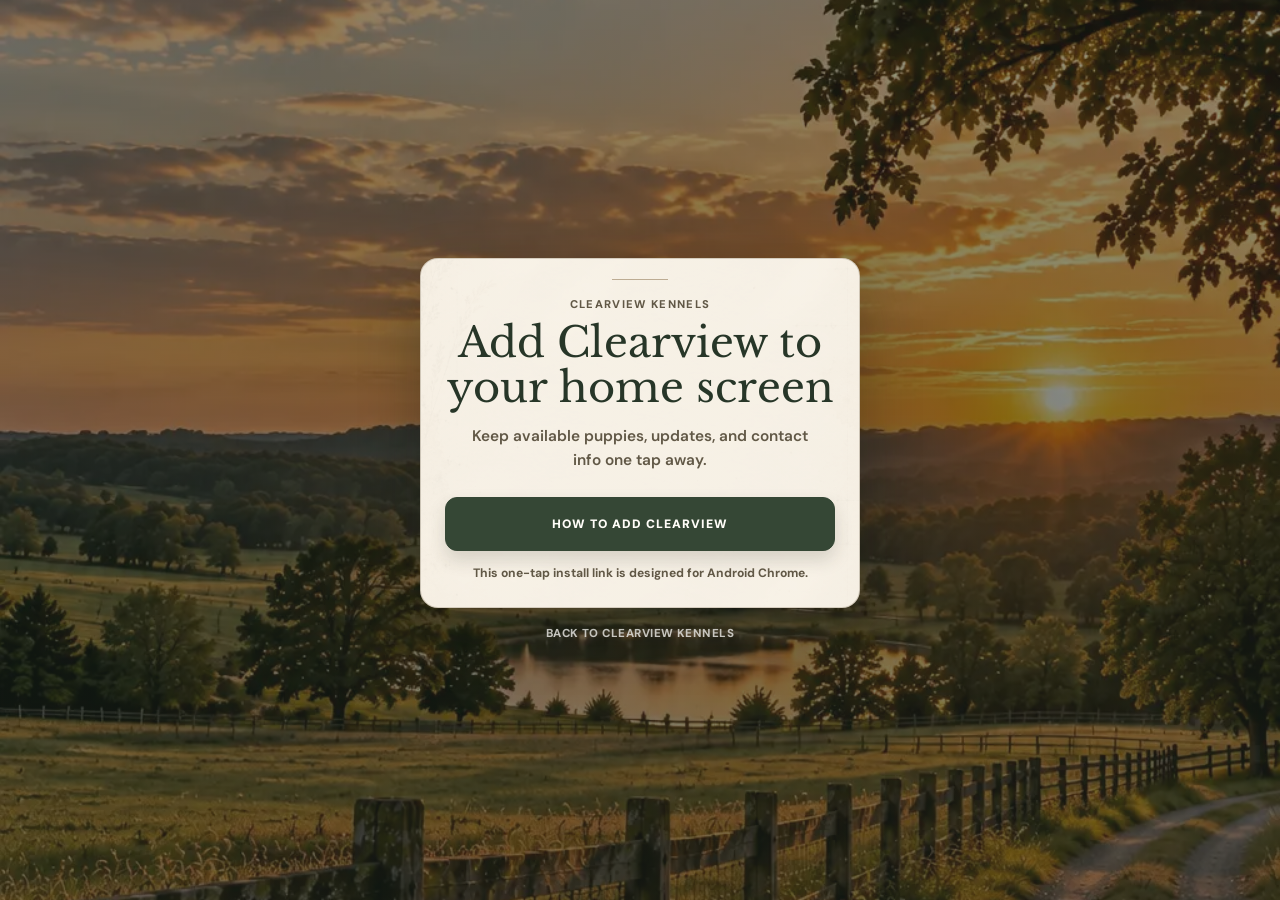
==== install/index.html @ 3ec4a97f "Add dedicated Clearview app install page" ====
<!doctype html>
<html lang="en">
<head>
  <meta charset="utf-8" />
  <meta
    name="viewport"
    content="width=device-width, initial-scale=1, viewport-fit=cover"
  />
  <title>Install Clearview Kennels</title>
  <meta
    name="description"
    content="Install Clearview Kennels on your Android home screen."
  />
  <meta
    name="robots"
    content="noindex,follow"
  />
  <meta
    name="theme-color"
    content="#354735"
  />

  <link
    rel="manifest"
    href="/manifest.webmanifest?v=20261002-1"
  />

  <link
    rel="icon"
    type="image/webp"
    href="/ck-icons/apple-touch-icon.webp"
  />

  <link
    rel="apple-touch-icon"
    href="/ck-icons/apple-touch-icon.webp"
  />

  <link
    rel="preconnect"
    href="https://fonts.googleapis.com"
  />

  <link
    rel="preconnect"
    href="https://fonts.gstatic.com"
    crossorigin
  />

  <link
    href="https://fonts.googleapis.com/css2?family=DM+Sans:wght@400;500;600;700;800&family=Libre+Baskerville:wght@400;700&display=swap"
    rel="stylesheet"
  />

  <style>
    :root {
      --forest: #354735;
      --forest-deep: #273628;
      --cream: #f4efe5;
      --ink: #29291f;
      --ink-soft: #615846;
      --white: #fffdf8;
      --serif: "Libre Baskerville", Georgia, serif;
      --sans: "DM Sans", system-ui, sans-serif;
    }

    * {
      box-sizing: border-box;
    }

    html,
    body {
      min-height: 100%;
      margin: 0;
    }

    body {
      display: grid;
      min-height: 100dvh;
      padding:
        max(24px, env(safe-area-inset-top))
        20px
        max(24px, env(safe-area-inset-bottom));
      place-items: center;
      color: var(--ink);
      background:
        linear-gradient(
          rgba(28, 39, 29, .48),
          rgba(28, 39, 29, .58)
        ),
        url("/ck-assets/ck-mobile-bg.webp")
          center / cover fixed no-repeat;
      font-family: var(--sans);
    }

    .install-shell {
      width: min(100%, 440px);
    }

    .install-card {
      position: relative;
      overflow: hidden;
      padding: 30px 24px 24px;
      border: 1px solid rgba(92,72,46,.22);
      border-radius: 18px;
      background:
        linear-gradient(
          rgba(247,242,232,.94),
          rgba(247,242,232,.94)
        ),
        url("/ck-assets/ck-paper-mobile.webp")
          center / cover no-repeat;
      box-shadow:
        0 24px 60px rgba(10,15,10,.3);
      text-align: center;
    }

    .install-card::before {
      content: "";
      position: absolute;
      top: 20px;
      left: 50%;
      width: 56px;
      height: 1px;
      background: rgba(126,96,58,.48);
      transform: translateX(-50%);
    }

    .eyebrow {
      margin: 8px 0 10px;
      color: var(--ink-soft);
      font-size: .7rem;
      font-weight: 800;
      letter-spacing: .12em;
      text-transform: uppercase;
    }

    h1 {
      margin: 0 0 14px;
      color: var(--forest-deep);
      font-family: var(--serif);
      font-size: clamp(1.9rem, 8vw, 2.6rem);
      font-weight: 400;
      line-height: 1.08;
    }

    .install-copy {
      max-width: 32ch;
      margin: 0 auto 24px;
      color: var(--ink-soft);
      font-size: .96rem;
      font-weight: 600;
      line-height: 1.55;
    }

    .install-button {
      width: 100%;
      min-height: 54px;
      padding: 14px 20px;
      color: var(--white);
      border: 1px solid var(--forest);
      border-radius: 12px;
      background: var(--forest);
      box-shadow: 0 9px 18px rgba(41,41,31,.16);
      font: inherit;
      font-size: .76rem;
      font-weight: 900;
      letter-spacing: .08em;
      text-transform: uppercase;
      cursor: pointer;
      transition:
        background .2s ease,
        transform .2s ease,
        box-shadow .2s ease,
        opacity .2s ease;
    }

    .install-button:hover:not(:disabled) {
      background: var(--forest-deep);
      transform: translateY(-1px);
      box-shadow: 0 11px 22px rgba(41,41,31,.2);
    }

    .install-button:disabled {
      cursor: default;
      opacity: .55;
    }

    .status {
      min-height: 1.4em;
      margin: 14px 0 0;
      color: var(--ink-soft);
      font-size: .76rem;
      font-weight: 700;
      line-height: 1.45;
    }

    .home-link {
      display: inline-block;
      margin-top: 18px;
      color: rgba(255,253,248,.88);
      font-size: .72rem;
      font-weight: 800;
      letter-spacing: .04em;
      text-decoration: none;
      text-transform: uppercase;
    }

    .home-link:hover {
      color: #fff;
    }

    @media (prefers-reduced-motion: reduce) {
      .install-button {
        transition: none;
      }

      .install-button:hover:not(:disabled) {
        transform: none;
      }
    }
  </style>
</head>

<body>
  <main class="install-shell">
    <section
      class="install-card"
      aria-labelledby="installTitle"
    >
      <p class="eyebrow">
        Clearview Kennels
      </p>

      <h1 id="installTitle">
        Add Clearview to your home screen
      </h1>

      <p class="install-copy">
        Keep available puppies, updates, and contact info one tap away.
      </p>

      <button
        id="installButton"
        class="install-button"
        type="button"
        disabled
      >
        Preparing install...
      </button>

      <p
        id="installStatus"
        class="status"
        role="status"
        aria-live="polite"
      >
        Open this page in Chrome on Android.
      </p>
    </section>

    <div style="text-align:center">
      <a
        class="home-link"
        href="/"
      >
        Back to Clearview Kennels
      </a>
    </div>
  </main>

  <script>
    (function () {
      const installButton =
        document.getElementById(
          "installButton"
        );

      const installStatus =
        document.getElementById(
          "installStatus"
        );

      const isAndroid =
        /Android/i.test(
          navigator.userAgent || ""
        );

      const isStandalone =
        window.matchMedia(
          "(display-mode: standalone)"
        ).matches ||
        window.navigator.standalone === true;

      let deferredPrompt = null;

      if ("serviceWorker" in navigator) {
        window.addEventListener(
          "load",
          () => {
            navigator.serviceWorker
              .register("/service-worker.js")
              .catch(() => {});
          }
        );
      }

      function showReadyState() {
        installButton.disabled = false;
        installButton.textContent =
          "Install Clearview App";
        installStatus.textContent =
          "Tap the button once. Android will handle the rest.";
      }

      function showManualAndroidHelp() {
        installButton.disabled = false;
        installButton.textContent =
          "How to install";
        installStatus.textContent =
          "Chrome has not offered the install yet.";
      }

      if (isStandalone) {
        installButton.hidden = true;
        installStatus.textContent =
          "Clearview is already installed on this device.";
        return;
      }

      if (!isAndroid) {
        installButton.disabled = false;
        installButton.textContent =
          "How to add Clearview";
        installStatus.textContent =
          "This one-tap install link is designed for Android Chrome.";
      }

      window.addEventListener(
        "beforeinstallprompt",
        event => {
          event.preventDefault();
          deferredPrompt = event;
          showReadyState();
        }
      );

      window.addEventListener(
        "appinstalled",
        () => {
          deferredPrompt = null;
          installButton.hidden = true;
          installStatus.textContent =
            "Clearview is installed. Look for the Clearview icon on your home screen.";
        }
      );

      installButton.addEventListener(
        "click",
        async () => {
          if (deferredPrompt) {
            try {
              deferredPrompt.prompt();

              const choice =
                await deferredPrompt.userChoice;

              if (
                choice &&
                choice.outcome === "accepted"
              ) {
                installStatus.textContent =
                  "Installing Clearview...";
              } else {
                installStatus.textContent =
                  "No problem. Tap Install Clearview App whenever you're ready.";
              }
            } catch (error) {
              showManualAndroidHelp();
            } finally {
              deferredPrompt = null;
            }

            return;
          }

          if (isAndroid) {
            installStatus.innerHTML =
              "In Chrome, tap <strong>⋮</strong> in the upper-right, then <strong>Install app</strong> or <strong>Add to Home screen</strong>.";
          } else {
            installStatus.innerHTML =
              "On iPhone, open this page in Safari, tap <strong>Share</strong>, then <strong>Add to Home Screen</strong>.";
          }
        }
      );

      if (isAndroid) {
        window.setTimeout(
          () => {
            if (!deferredPrompt) {
              showManualAndroidHelp();
            }
          },
          3500
        );
      }
    })();
  </script>
</body>
</html>
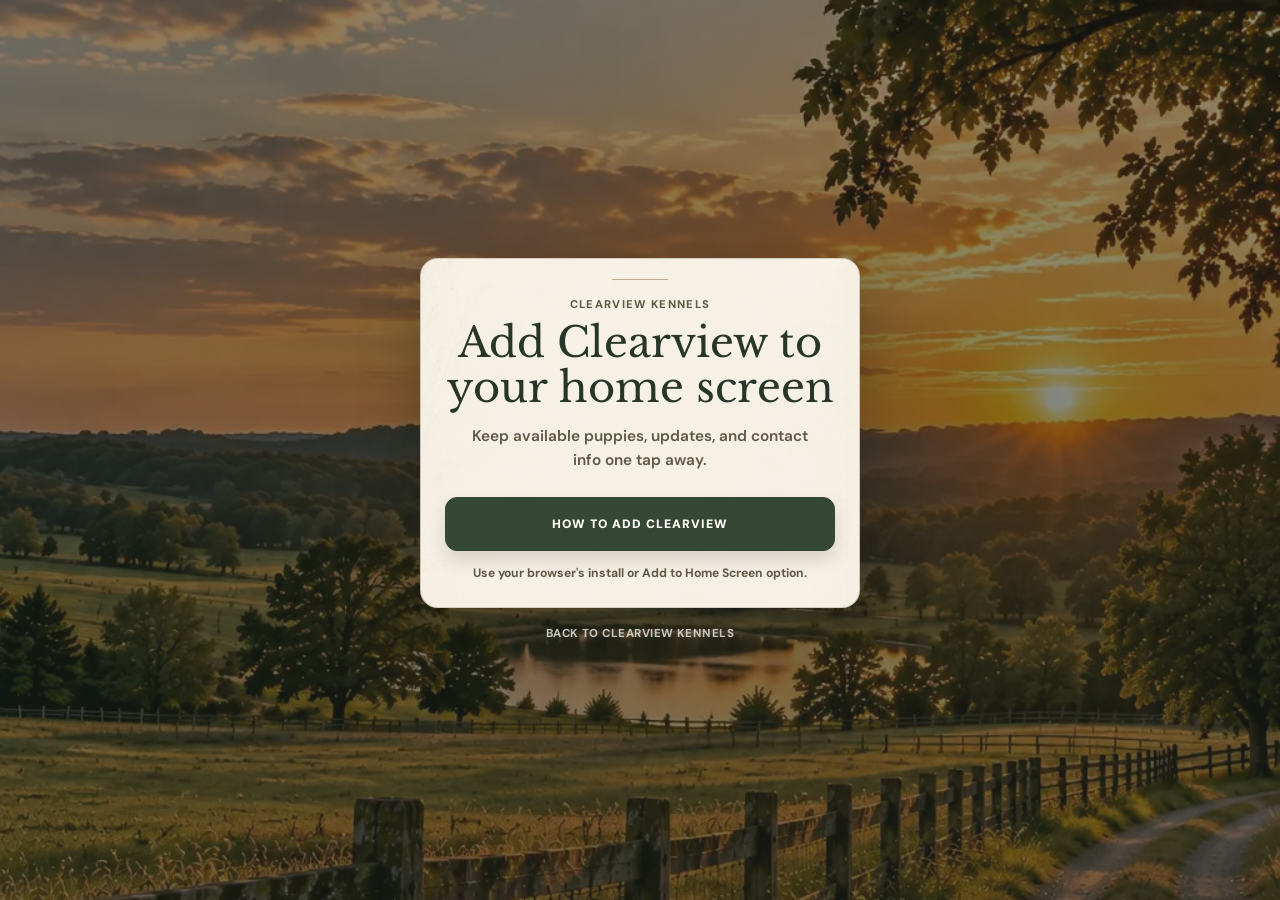
==== commit a4e1f709: "Fix iPhone install instructions on dedicated install page" ====
--- a/install/index.html
+++ b/install/index.html
@@ -210,6 +210,82 @@
       color: #fff;
     }
 
+    .ios-help-overlay {
+      position: fixed;
+      z-index: 20;
+      inset: 0;
+      display: grid;
+      padding:
+        max(24px, env(safe-area-inset-top))
+        20px
+        max(24px, env(safe-area-inset-bottom));
+      place-items: center;
+      background: rgba(18, 25, 19, .72);
+    }
+
+    .ios-help-card {
+      width: min(100%, 420px);
+      padding: 28px 24px 24px;
+      border: 1px solid rgba(92,72,46,.22);
+      border-radius: 18px;
+      background:
+        linear-gradient(
+          rgba(247,242,232,.97),
+          rgba(247,242,232,.97)
+        ),
+        url("/ck-assets/ck-paper-mobile.webp")
+          center / cover no-repeat;
+      box-shadow:
+        0 24px 60px rgba(10,15,10,.32);
+      text-align: left;
+    }
+
+    .ios-help-card h2 {
+      margin: 0 0 12px;
+      color: var(--forest-deep);
+      font-family: var(--serif);
+      font-size: 1.65rem;
+      font-weight: 400;
+      line-height: 1.15;
+    }
+
+    .ios-help-card ol {
+      margin: 0 0 20px;
+      padding-left: 22px;
+      color: var(--ink);
+      font-size: .95rem;
+      font-weight: 700;
+      line-height: 1.55;
+    }
+
+    .ios-help-card li + li {
+      margin-top: 8px;
+    }
+
+    .ios-help-tip {
+      margin: 0 0 20px;
+      color: var(--ink-soft);
+      font-size: .82rem;
+      font-weight: 700;
+      line-height: 1.5;
+    }
+
+    .ios-help-close {
+      width: 100%;
+      min-height: 48px;
+      padding: 12px 18px;
+      color: var(--white);
+      border: 1px solid var(--forest);
+      border-radius: 12px;
+      background: var(--forest);
+      font: inherit;
+      font-size: .72rem;
+      font-weight: 900;
+      letter-spacing: .08em;
+      text-transform: uppercase;
+      cursor: pointer;
+    }
+
     @media (prefers-reduced-motion: reduce) {
       .install-button {
         transition: none;
@@ -328,12 +404,30 @@
         return;
       }
 
-      if (!isAndroid) {
+      const isIOS =
+        /iPad|iPhone|iPod/i.test(
+          navigator.userAgent || ""
+        );
+
+      const isFirefoxIOS =
+        /FxiOS/i.test(
+          navigator.userAgent || ""
+        );
+
+      if (isIOS) {
+        installButton.disabled = false;
+        installButton.textContent =
+          "Show me how";
+        installStatus.textContent =
+          isFirefoxIOS
+            ? "Firefox can add Clearview from the Share menu."
+            : "Use your browser's Share menu to add Clearview.";
+      } else if (!isAndroid) {
         installButton.disabled = false;
         installButton.textContent =
           "How to add Clearview";
         installStatus.textContent =
-          "This one-tap install link is designed for Android Chrome.";
+          "Use your browser's install or Add to Home Screen option.";
       }
 
       window.addEventListener(
@@ -387,10 +481,82 @@
           if (isAndroid) {
             installStatus.innerHTML =
               "In Chrome, tap <strong>⋮</strong> in the upper-right, then <strong>Install app</strong> or <strong>Add to Home screen</strong>.";
-          } else {
-            installStatus.innerHTML =
-              "On iPhone, open this page in Safari, tap <strong>Share</strong>, then <strong>Add to Home Screen</strong>.";
+            return;
           }
+
+          if (isIOS) {
+            const overlay =
+              document.createElement("div");
+
+            overlay.className =
+              "ios-help-overlay";
+
+            overlay.innerHTML = `
+              <section
+                class="ios-help-card"
+                role="dialog"
+                aria-modal="true"
+                aria-labelledby="iosHelpTitle"
+              >
+                <h2 id="iosHelpTitle">
+                  Add Clearview to your Home Screen
+                </h2>
+
+                <ol>
+                  <li>
+                    Tap the <strong>Share</strong> button
+                    in your browser toolbar.
+                  </li>
+                  <li>
+                    Tap <strong>Add to Home Screen</strong>.
+                  </li>
+                  <li>
+                    Tap <strong>Add</strong>.
+                  </li>
+                </ol>
+
+                <p class="ios-help-tip">
+                  In Firefox on iPhone, the Share button is the box-with-arrow icon in the address bar.
+                </p>
+
+                <button
+                  type="button"
+                  class="ios-help-close"
+                >
+                  Got it
+                </button>
+              </section>
+            `;
+
+            document.body.appendChild(
+              overlay
+            );
+
+            const closeButton =
+              overlay.querySelector(
+                ".ios-help-close"
+              );
+
+            closeButton.addEventListener(
+              "click",
+              () => overlay.remove()
+            );
+
+            overlay.addEventListener(
+              "click",
+              event => {
+                if (event.target === overlay) {
+                  overlay.remove();
+                }
+              }
+            );
+
+            closeButton.focus();
+            return;
+          }
+
+          installStatus.innerHTML =
+            "Open your browser menu and choose <strong>Install app</strong> or <strong>Add to Home Screen</strong>.";
         }
       );
 
